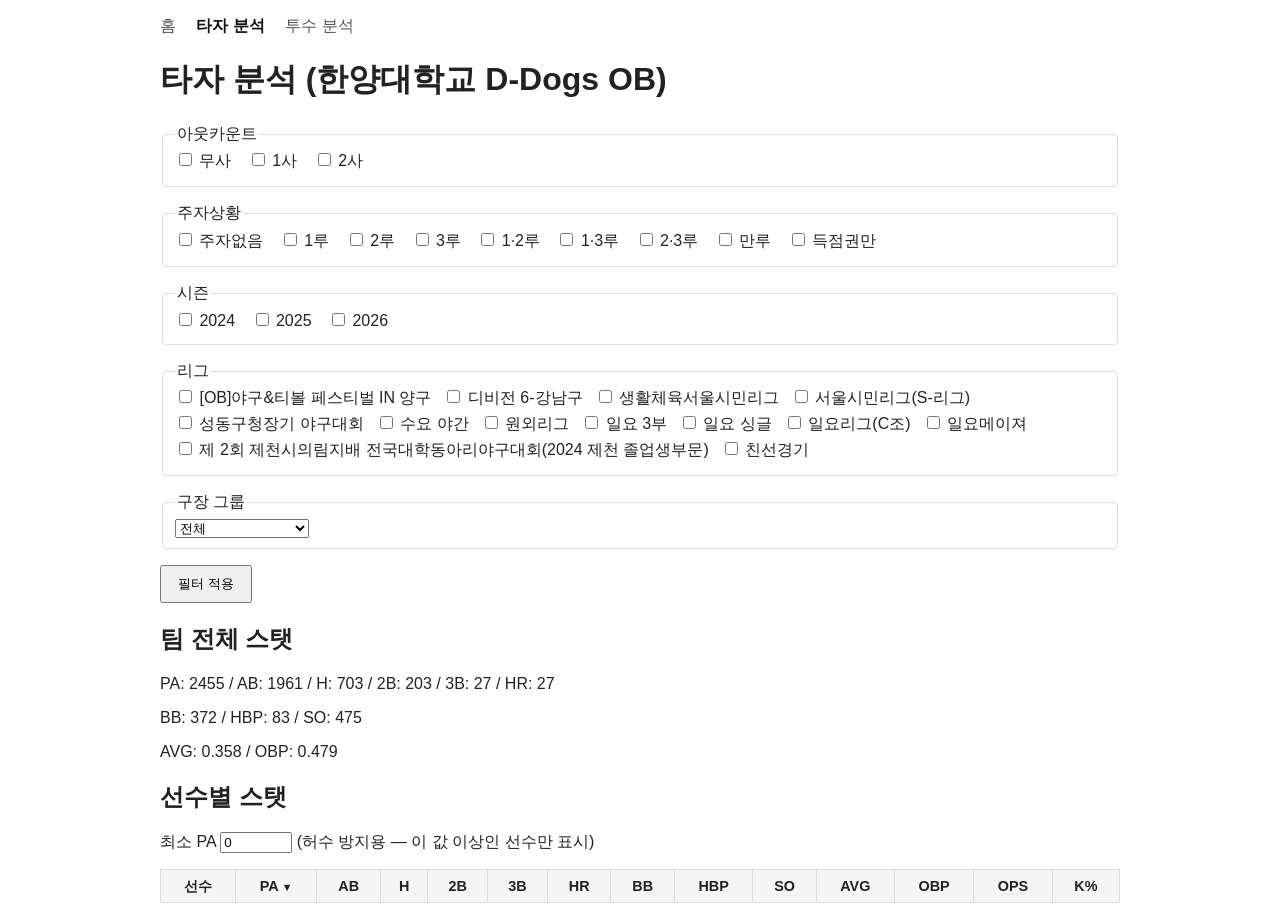
==== docs/batter.html @ 03a0881b "feat: add clickable column sort (asc/desc) to batter/pitcher tables Task 19, requested mid-session b" ====
<!DOCTYPE html>
<html lang="ko">
<head>
  <meta charset="UTF-8" />
  <meta name="viewport" content="width=device-width, initial-scale=1.0" />
  <title>타자 분석 - D-Dogs OB</title>
  <link rel="stylesheet" href="css/style.css" />
</head>
<body>
  <nav>
    <a href="index.html">홈</a>
    <a href="batter.html" class="active">타자 분석</a>
    <a href="pitcher.html">투수 분석</a>
  </nav>
  <h1>타자 분석 (한양대학교 D-Dogs OB)</h1>

  <form id="filterForm">
    <fieldset>
      <legend>아웃카운트</legend>
      <label><input type="checkbox" name="outs" value="0" /> 무사</label>
      <label><input type="checkbox" name="outs" value="1" /> 1사</label>
      <label><input type="checkbox" name="outs" value="2" /> 2사</label>
    </fieldset>

    <fieldset>
      <legend>주자상황</legend>
      <label><input type="checkbox" name="runnerState" value="empty" /> 주자없음</label>
      <label><input type="checkbox" name="runnerState" value="1" /> 1루</label>
      <label><input type="checkbox" name="runnerState" value="2" /> 2루</label>
      <label><input type="checkbox" name="runnerState" value="3" /> 3루</label>
      <label><input type="checkbox" name="runnerState" value="12" /> 1·2루</label>
      <label><input type="checkbox" name="runnerState" value="13" /> 1·3루</label>
      <label><input type="checkbox" name="runnerState" value="23" /> 2·3루</label>
      <label><input type="checkbox" name="runnerState" value="123" /> 만루</label>
      <label><input type="checkbox" name="rispOnly" /> 득점권만</label>
    </fieldset>

    <fieldset>
      <legend>시즌</legend>
      <label><input type="checkbox" name="season" value="2024" /> 2024</label>
      <label><input type="checkbox" name="season" value="2025" /> 2025</label>
      <label><input type="checkbox" name="season" value="2026" /> 2026</label>
    </fieldset>

    <fieldset>
      <legend>리그</legend>
      <div id="leagueCheckboxes"></div>
    </fieldset>

    <fieldset>
      <legend>구장 그룹</legend>
      <select name="venueGroup" id="venueGroupSelect">
        <option value="">전체</option>
      </select>
    </fieldset>

    <button type="submit">필터 적용</button>
  </form>

  <h2>팀 전체 스탯</h2>
  <div id="teamStats"></div>

  <h2>선수별 스탯</h2>
  <p>
    <label for="minPaInput">최소 PA</label>
    <input type="number" id="minPaInput" min="0" step="1" value="0" style="width: 4rem;" />
    <span>(허수 방지용 — 이 값 이상인 선수만 표시)</span>
  </p>
  <table id="playerStatsTable">
    <thead>
      <tr>
        <th data-sort-key="name">선수</th>
        <th data-sort-key="PA">PA</th>
        <th data-sort-key="AB">AB</th>
        <th data-sort-key="H">H</th>
        <th data-sort-key="2B">2B</th>
        <th data-sort-key="3B">3B</th>
        <th data-sort-key="HR">HR</th>
        <th data-sort-key="BB">BB</th>
        <th data-sort-key="HBP">HBP</th>
        <th data-sort-key="SO">SO</th>
        <th data-sort-key="AVG">AVG</th>
        <th data-sort-key="OBP">OBP</th>
        <th data-sort-key="OPS">OPS</th>
        <th data-sort-key="K_RATE">K%</th>
      </tr>
    </thead>
    <tbody></tbody>
  </table>

  <script type="module">
    import { buildFilterState, matchesFilter } from "./js/filters.js";
    import { loadJSON } from "./js/data-loader.js";
    import { computeBatterStats, groupByPlayer } from "./js/batter-page.js";
    import { sortEntries, nextSortState } from "./js/table-sort.js";

    let allRecords = [];
    let sortState = { key: "PA", direction: "desc" };

    function renderTeamStats(stats) {
      const el = document.getElementById("teamStats");
      el.innerHTML = `
        <p>PA: ${stats.PA} / AB: ${stats.AB} / H: ${stats.H} / 2B: ${stats["2B"]} / 3B: ${stats["3B"]} / HR: ${stats.HR}</p>
        <p>BB: ${stats.BB} / HBP: ${stats.HBP} / SO: ${stats.SO}</p>
        <p>AVG: ${stats.AVG.toFixed(3)} / OBP: ${stats.OBP.toFixed(3)}</p>
      `;
    }

    function updateSortIndicators() {
      const headers = document.querySelectorAll("#playerStatsTable th[data-sort-key]");
      for (const th of headers) {
        th.classList.remove("sorted-asc", "sorted-desc");
        if (th.dataset.sortKey === sortState.key) {
          th.classList.add(sortState.direction === "asc" ? "sorted-asc" : "sorted-desc");
        }
      }
    }

    function renderPlayerTable(byPlayer, minPa) {
      const tbody = document.querySelector("#playerStatsTable tbody");
      tbody.innerHTML = "";
      const filtered = Array.from(byPlayer.entries()).filter(([, stats]) => stats.PA >= minPa);
      const sorted = sortEntries(filtered, sortState.key, sortState.direction);
      updateSortIndicators();
      for (const [name, stats] of sorted) {
        const tr = document.createElement("tr");
        tr.innerHTML = `
          <td>${name}</td><td>${stats.PA}</td><td>${stats.AB}</td><td>${stats.H}</td>
          <td>${stats["2B"]}</td><td>${stats["3B"]}</td><td>${stats.HR}</td>
          <td>${stats.BB}</td><td>${stats.HBP}</td><td>${stats.SO}</td>
          <td>${stats.AVG.toFixed(3)}</td><td>${stats.OBP.toFixed(3)}</td>
          <td>${stats.OPS.toFixed(3)}</td><td>${(stats.K_RATE * 100).toFixed(1)}%</td>
        `;
        tbody.appendChild(tr);
      }
    }

    function populateLeagueCheckboxes(records) {
      const leagues = Array.from(new Set(records.map((r) => r.league))).sort();
      const container = document.getElementById("leagueCheckboxes");
      container.innerHTML = leagues
        .map((l) => `<label><input type="checkbox" name="league" value="${l}" /> ${l}</label>`)
        .join("");
    }

    function populateVenueGroups(records) {
      const venues = Array.from(new Set(records.map((r) => r.venue.replace(/\s+/g, "")))).sort();
      const select = document.getElementById("venueGroupSelect");
      for (const v of venues) {
        const option = document.createElement("option");
        option.value = JSON.stringify([v]);
        option.textContent = v;
        select.appendChild(option);
      }
    }

    function applyFilterAndRender() {
      const form = document.getElementById("filterForm");
      const filterState = buildFilterState(form);
      const filtered = allRecords.filter((r) => matchesFilter(r, filterState));
      const minPa = parseInt(document.getElementById("minPaInput").value, 10) || 0;
      renderTeamStats(computeBatterStats(filtered));
      renderPlayerTable(groupByPlayer(filtered), minPa);
    }

    async function init() {
      allRecords = await loadJSON("data_batter.json");
      populateLeagueCheckboxes(allRecords);
      populateVenueGroups(allRecords);
      applyFilterAndRender();

      document.getElementById("filterForm").addEventListener("submit", (e) => {
        e.preventDefault();
        applyFilterAndRender();
      });
      document.getElementById("minPaInput").addEventListener("input", applyFilterAndRender);

      document.querySelectorAll("#playerStatsTable th[data-sort-key]").forEach((th) => {
        th.addEventListener("click", () => {
          sortState = nextSortState(sortState, th.dataset.sortKey);
          applyFilterAndRender();
        });
      });
    }

    init();
  </script>
</body>
</html>
---- docs/css/style.css ----
body {
  font-family: -apple-system, "Malgun Gothic", sans-serif;
  max-width: 960px;
  margin: 0 auto;
  padding: 1rem;
  color: #222;
}

nav a {
  margin-right: 1rem;
  text-decoration: none;
  color: #555;
}

nav a.active {
  font-weight: bold;
  color: #111;
}

fieldset {
  margin-bottom: 1rem;
  border: 1px solid #ddd;
  border-radius: 4px;
}

fieldset label {
  display: inline-block;
  margin-right: 0.75rem;
  margin-bottom: 0.25rem;
}

table {
  border-collapse: collapse;
  width: 100%;
  margin-top: 1rem;
}

th, td {
  border: 1px solid #ddd;
  padding: 0.4rem 0.6rem;
  text-align: center;
  font-size: 0.9rem;
}

thead th {
  background: #f5f5f5;
}

th[data-sort-key] {
  cursor: pointer;
  user-select: none;
  position: relative;
}

th[data-sort-key]:hover {
  background: #e8e8e8;
}

th[data-sort-key].sorted-asc::after {
  content: " ▲";
  font-size: 0.75em;
}

th[data-sort-key].sorted-desc::after {
  content: " ▼";
  font-size: 0.75em;
}

button[type="submit"] {
  padding: 0.5rem 1rem;
  cursor: pointer;
}
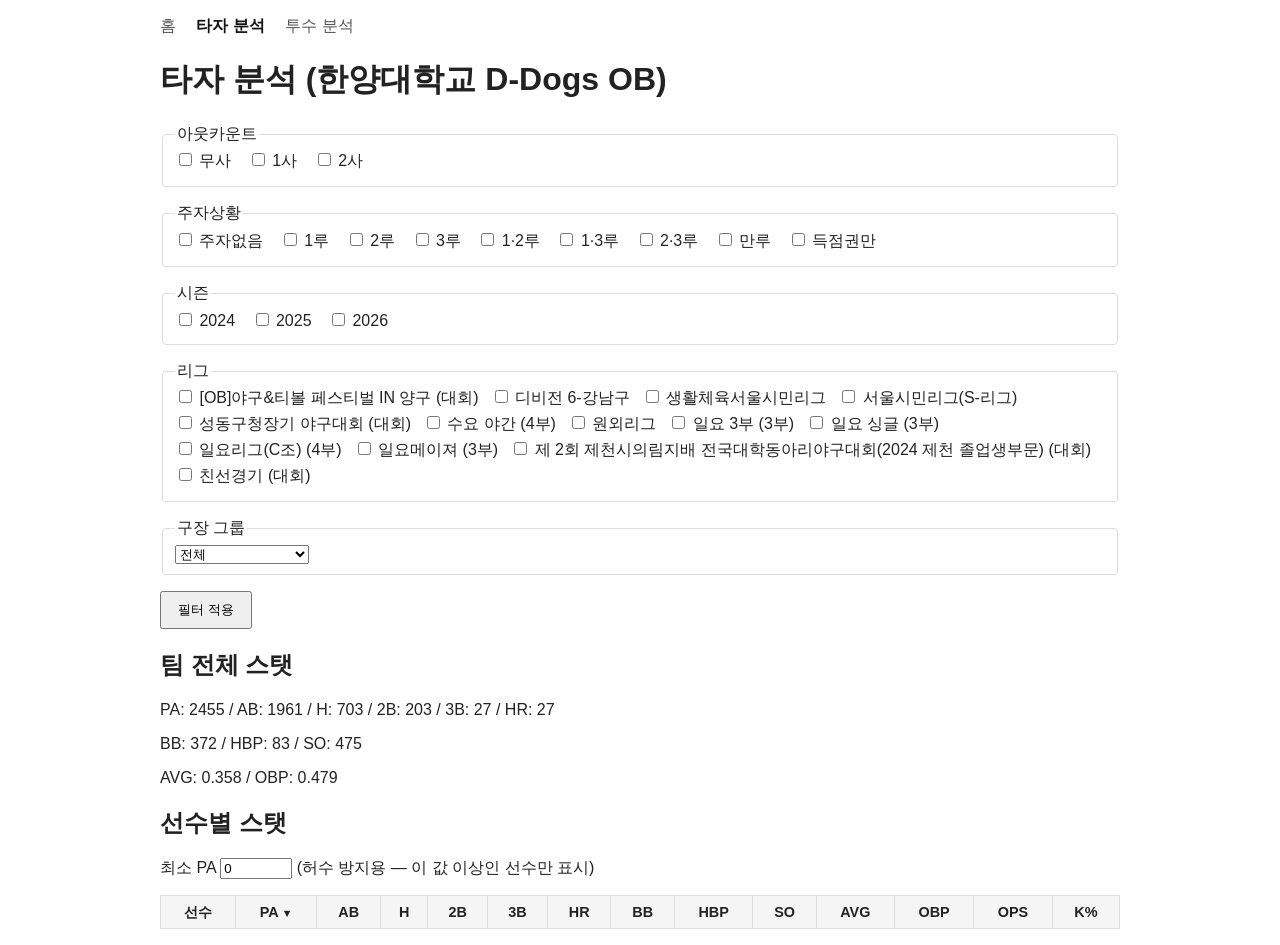
==== commit 862e0ee1: "feat: show league division tags and classify tournaments separately Task 18, requested mid-session b" ====
--- a/docs/batter.html
+++ b/docs/batter.html
@@ -93,6 +93,7 @@
     import { loadJSON } from "./js/data-loader.js";
     import { computeBatterStats, groupByPlayer } from "./js/batter-page.js";
     import { sortEntries, nextSortState } from "./js/table-sort.js";
+    import { leagueCheckboxLabel } from "./js/league-label.js";
 
     let allRecords = [];
     let sortState = { key: "PA", direction: "desc" };
@@ -139,7 +140,7 @@
       const leagues = Array.from(new Set(records.map((r) => r.league))).sort();
       const container = document.getElementById("leagueCheckboxes");
       container.innerHTML = leagues
-        .map((l) => `<label><input type="checkbox" name="league" value="${l}" /> ${l}</label>`)
+        .map((l) => `<label><input type="checkbox" name="league" value="${l}" /> ${leagueCheckboxLabel(l)}</label>`)
         .join("");
     }
 
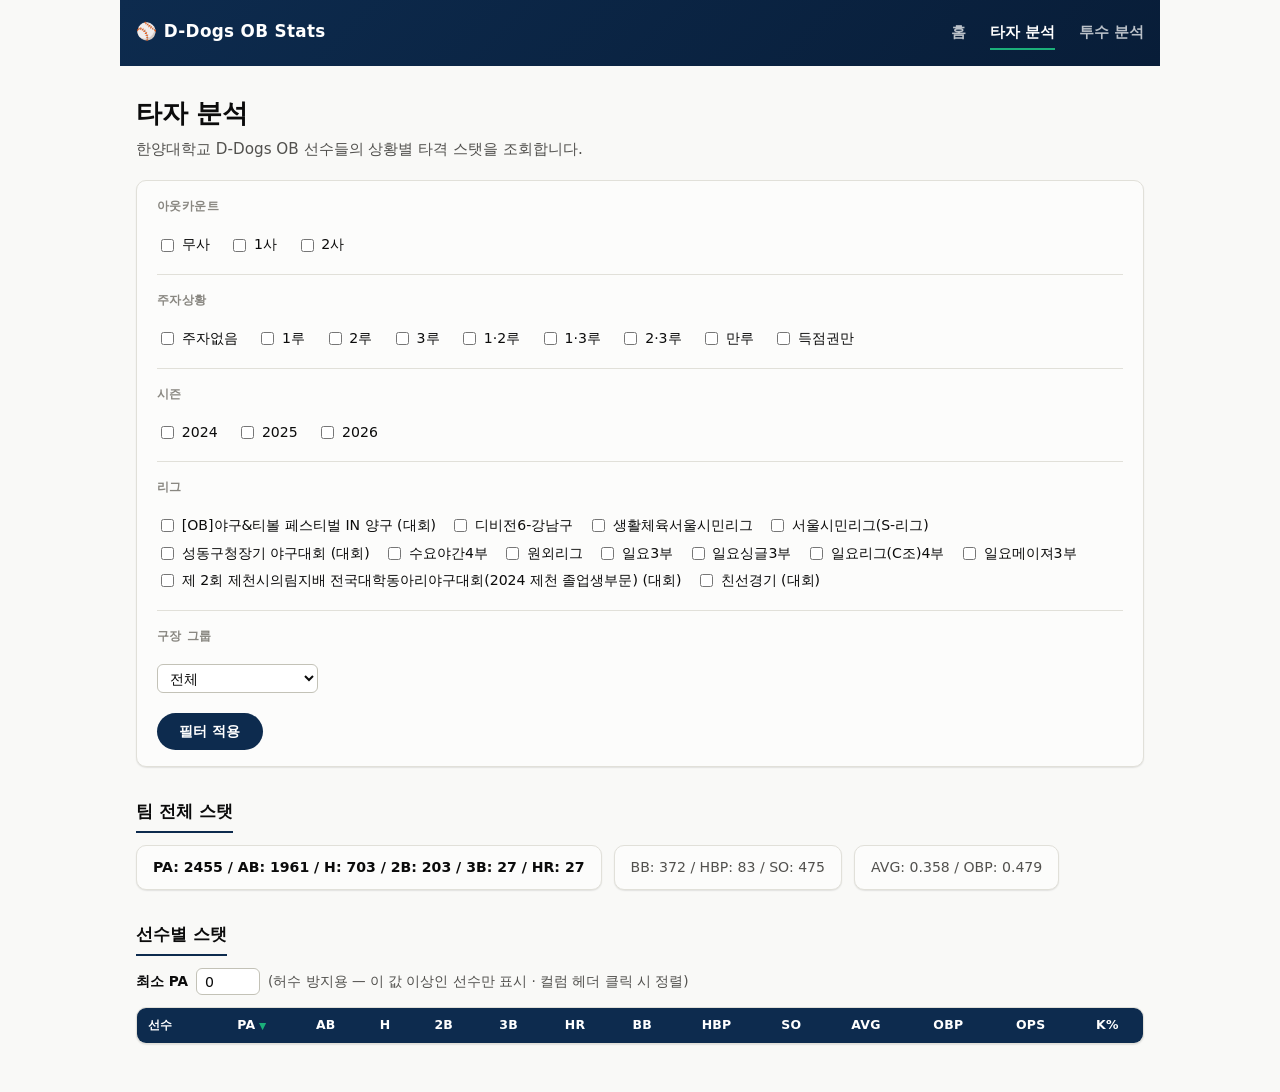
==== commit 776bb26b: "feat: redesign UI as a baseball stats site; fix duplicate division tag Task 20, requested mid-sessio" ====
--- a/docs/batter.html
+++ b/docs/batter.html
@@ -7,12 +7,19 @@
   <link rel="stylesheet" href="css/style.css" />
 </head>
 <body>
-  <nav>
-    <a href="index.html">홈</a>
-    <a href="batter.html" class="active">타자 분석</a>
-    <a href="pitcher.html">투수 분석</a>
-  </nav>
-  <h1>타자 분석 (한양대학교 D-Dogs OB)</h1>
+  <header class="site-header">
+    <nav>
+      <a href="index.html" class="brand">D-Dogs OB Stats</a>
+      <a href="index.html">홈</a>
+      <a href="batter.html" class="active">타자 분석</a>
+      <a href="pitcher.html">투수 분석</a>
+    </nav>
+  </header>
+
+  <section class="hero">
+    <h1>타자 분석</h1>
+    <p class="lede">한양대학교 D-Dogs OB 선수들의 상황별 타격 스탯을 조회합니다.</p>
+  </section>
 
   <form id="filterForm">
     <fieldset>
@@ -61,32 +68,34 @@
   <div id="teamStats"></div>
 
   <h2>선수별 스탯</h2>
-  <p>
+  <div class="stat-controls">
     <label for="minPaInput">최소 PA</label>
     <input type="number" id="minPaInput" min="0" step="1" value="0" style="width: 4rem;" />
-    <span>(허수 방지용 — 이 값 이상인 선수만 표시)</span>
-  </p>
-  <table id="playerStatsTable">
-    <thead>
-      <tr>
-        <th data-sort-key="name">선수</th>
-        <th data-sort-key="PA">PA</th>
-        <th data-sort-key="AB">AB</th>
-        <th data-sort-key="H">H</th>
-        <th data-sort-key="2B">2B</th>
-        <th data-sort-key="3B">3B</th>
-        <th data-sort-key="HR">HR</th>
-        <th data-sort-key="BB">BB</th>
-        <th data-sort-key="HBP">HBP</th>
-        <th data-sort-key="SO">SO</th>
-        <th data-sort-key="AVG">AVG</th>
-        <th data-sort-key="OBP">OBP</th>
-        <th data-sort-key="OPS">OPS</th>
-        <th data-sort-key="K_RATE">K%</th>
-      </tr>
-    </thead>
-    <tbody></tbody>
-  </table>
+    <span>(허수 방지용 — 이 값 이상인 선수만 표시 · 컬럼 헤더 클릭 시 정렬)</span>
+  </div>
+  <div class="table-wrap">
+    <table id="playerStatsTable">
+      <thead>
+        <tr>
+          <th data-sort-key="name">선수</th>
+          <th data-sort-key="PA">PA</th>
+          <th data-sort-key="AB">AB</th>
+          <th data-sort-key="H">H</th>
+          <th data-sort-key="2B">2B</th>
+          <th data-sort-key="3B">3B</th>
+          <th data-sort-key="HR">HR</th>
+          <th data-sort-key="BB">BB</th>
+          <th data-sort-key="HBP">HBP</th>
+          <th data-sort-key="SO">SO</th>
+          <th data-sort-key="AVG">AVG</th>
+          <th data-sort-key="OBP">OBP</th>
+          <th data-sort-key="OPS">OPS</th>
+          <th data-sort-key="K_RATE">K%</th>
+        </tr>
+      </thead>
+      <tbody></tbody>
+    </table>
+  </div>
 
   <script type="module">
     import { buildFilterState, matchesFilter } from "./js/filters.js";
--- a/docs/css/style.css
+++ b/docs/css/style.css
@@ -1,49 +1,284 @@
+:root {
+  color-scheme: light;
+  --surface-page: #f9f9f7;
+  --surface-card: #fcfcfb;
+  --text-primary: #0b0b0b;
+  --text-secondary: #52514e;
+  --text-muted: #898781;
+  --border-hairline: #e1e0d9;
+  --border-strong: #c3c2b7;
+  --brand-navy: #0d2b4e;
+  --brand-navy-dark: #081d38;
+  --brand-green: #1baf7a;
+  --brand-orange: #eb6834;
+  --accent-blue: #2a78d6;
+  --shadow-card: 0 1px 2px rgba(11, 11, 11, 0.06), 0 1px 1px rgba(11, 11, 11, 0.04);
+}
+
+* {
+  box-sizing: border-box;
+}
+
 body {
-  font-family: -apple-system, "Malgun Gothic", sans-serif;
-  max-width: 960px;
+  font-family: system-ui, -apple-system, "Segoe UI", "Malgun Gothic", sans-serif;
+  max-width: 1040px;
   margin: 0 auto;
-  padding: 1rem;
-  color: #222;
+  padding: 0 1rem 3rem;
+  color: var(--text-primary);
+  background: var(--surface-page);
+  line-height: 1.5;
+}
+
+/* ---- top bar / nav ---- */
+
+.site-header {
+  margin: 0 -1rem;
+  background: linear-gradient(135deg, var(--brand-navy) 0%, var(--brand-navy-dark) 100%);
+  color: #fff;
+  padding: 0.9rem 1rem;
+}
+
+.site-header nav {
+  max-width: 1040px;
+  margin: 0 auto;
+  display: flex;
+  align-items: center;
+  gap: 1.5rem;
+}
+
+.site-header .brand {
+  font-weight: 800;
+  font-size: 1.05rem;
+  letter-spacing: 0.02em;
+  color: #fff;
+  text-decoration: none;
+  margin-right: auto;
+  display: flex;
+  align-items: center;
+  gap: 0.4rem;
+}
+
+.site-header .brand::before {
+  content: "⚾";
 }
 
 nav a {
-  margin-right: 1rem;
   text-decoration: none;
-  color: #555;
+  color: rgba(255, 255, 255, 0.72);
+  font-weight: 600;
+  font-size: 0.92rem;
+  padding: 0.3rem 0;
+  border-bottom: 2px solid transparent;
+}
+
+nav a:hover {
+  color: #fff;
 }
 
 nav a.active {
-  font-weight: bold;
-  color: #111;
+  color: #fff;
+  border-bottom-color: var(--brand-green);
+}
+
+/* ---- hero / page heading ---- */
+
+.hero {
+  padding: 1.75rem 0 1.25rem;
+}
+
+h1 {
+  font-size: 1.6rem;
+  font-weight: 800;
+  margin: 0 0 0.35rem;
+  letter-spacing: -0.01em;
+}
+
+.hero p,
+.lede {
+  color: var(--text-secondary);
+  font-size: 0.95rem;
+  max-width: 640px;
+  margin: 0;
+}
+
+h2 {
+  font-size: 1.05rem;
+  font-weight: 700;
+  margin: 2rem 0 0.75rem;
+  padding-bottom: 0.4rem;
+  border-bottom: 2px solid var(--brand-navy);
+  display: inline-block;
+}
+
+/* ---- filter card ---- */
+
+form#filterForm {
+  background: var(--surface-card);
+  border: 1px solid var(--border-hairline);
+  border-radius: 10px;
+  padding: 1rem 1.25rem;
+  box-shadow: var(--shadow-card);
 }
 
 fieldset {
-  margin-bottom: 1rem;
-  border: 1px solid #ddd;
-  border-radius: 4px;
+  margin: 0 0 1rem;
+  padding: 0.75rem 0;
+  border: none;
+  border-bottom: 1px solid var(--border-hairline);
+}
+
+fieldset:last-of-type {
+  border-bottom: none;
+  margin-bottom: 0.5rem;
+}
+
+legend {
+  font-size: 0.78rem;
+  font-weight: 700;
+  color: var(--text-muted);
+  text-transform: uppercase;
+  letter-spacing: 0.04em;
+  padding: 0 0 0.4rem;
 }
 
 fieldset label {
-  display: inline-block;
-  margin-right: 0.75rem;
-  margin-bottom: 0.25rem;
+  display: inline-flex;
+  align-items: center;
+  gap: 0.3rem;
+  margin: 0 0.9rem 0.4rem 0;
+  font-size: 0.88rem;
+  color: var(--text-primary);
+  cursor: pointer;
+}
+
+fieldset input[type="checkbox"] {
+  accent-color: var(--brand-navy);
+  cursor: pointer;
+}
+
+select,
+input[type="number"] {
+  font-family: inherit;
+  font-size: 0.88rem;
+  padding: 0.3rem 0.5rem;
+  border: 1px solid var(--border-strong);
+  border-radius: 6px;
+  background: #fff;
+  color: var(--text-primary);
+}
+
+button[type="submit"] {
+  font-family: inherit;
+  font-weight: 700;
+  font-size: 0.9rem;
+  padding: 0.55rem 1.4rem;
+  border: none;
+  border-radius: 999px;
+  background: var(--brand-navy);
+  color: #fff;
+  cursor: pointer;
+  transition: background 0.15s ease;
+}
+
+button[type="submit"]:hover {
+  background: var(--brand-navy-dark);
+}
+
+/* ---- team stat summary ---- */
+
+#teamStats {
+  display: flex;
+  flex-wrap: wrap;
+  gap: 0.75rem;
+}
+
+#teamStats p {
+  margin: 0;
+  background: var(--surface-card);
+  border: 1px solid var(--border-hairline);
+  border-radius: 10px;
+  padding: 0.7rem 1rem;
+  box-shadow: var(--shadow-card);
+  font-size: 0.88rem;
+  font-variant-numeric: tabular-nums;
+  color: var(--text-secondary);
+}
+
+#teamStats p:first-of-type {
+  font-weight: 700;
+  color: var(--text-primary);
+}
+
+/* ---- min-PA / min-BF control row ---- */
+
+.stat-controls {
+  display: flex;
+  align-items: center;
+  gap: 0.5rem;
+  font-size: 0.85rem;
+  color: var(--text-secondary);
+  margin: 0 0 0.75rem;
+}
+
+.stat-controls label {
+  font-weight: 600;
+  color: var(--text-primary);
+}
+
+/* ---- data tables ---- */
+
+.table-wrap {
+  background: var(--surface-card);
+  border: 1px solid var(--border-hairline);
+  border-radius: 10px;
+  box-shadow: var(--shadow-card);
+  overflow-x: auto;
 }
 
 table {
   border-collapse: collapse;
   width: 100%;
-  margin-top: 1rem;
-}
-
-th, td {
-  border: 1px solid #ddd;
-  padding: 0.4rem 0.6rem;
+  margin: 0;
+  font-variant-numeric: tabular-nums;
+}
+
+th,
+td {
+  padding: 0.5rem 0.7rem;
   text-align: center;
-  font-size: 0.9rem;
+  font-size: 0.86rem;
+  white-space: nowrap;
+}
+
+td:first-child,
+th:first-child {
+  text-align: left;
+  white-space: nowrap;
 }
 
 thead th {
-  background: #f5f5f5;
+  background: var(--brand-navy);
+  color: #fff;
+  font-weight: 700;
+  font-size: 0.78rem;
+  letter-spacing: 0.02em;
+  border-bottom: none;
+}
+
+tbody tr {
+  border-bottom: 1px solid var(--border-hairline);
+}
+
+tbody tr:last-child {
+  border-bottom: none;
+}
+
+tbody tr:nth-child(even) {
+  background: rgba(13, 43, 78, 0.03);
+}
+
+tbody tr:hover {
+  background: rgba(27, 175, 122, 0.08);
 }
 
 th[data-sort-key] {
@@ -53,20 +288,63 @@
 }
 
 th[data-sort-key]:hover {
-  background: #e8e8e8;
+  background: var(--brand-navy-dark);
 }
 
 th[data-sort-key].sorted-asc::after {
   content: " ▲";
   font-size: 0.75em;
+  color: var(--brand-green);
 }
 
 th[data-sort-key].sorted-desc::after {
   content: " ▼";
   font-size: 0.75em;
-}
-
-button[type="submit"] {
-  padding: 0.5rem 1rem;
-  cursor: pointer;
-}
+  color: var(--brand-green);
+}
+
+/* ---- homepage cards ---- */
+
+.card-grid {
+  display: grid;
+  grid-template-columns: repeat(auto-fit, minmax(240px, 1fr));
+  gap: 1rem;
+  margin-top: 1.5rem;
+}
+
+.card-grid a.card {
+  display: block;
+  background: var(--surface-card);
+  border: 1px solid var(--border-hairline);
+  border-radius: 10px;
+  padding: 1.25rem;
+  box-shadow: var(--shadow-card);
+  text-decoration: none;
+  color: var(--text-primary);
+  transition: transform 0.12s ease, box-shadow 0.12s ease;
+}
+
+.card-grid a.card:hover {
+  transform: translateY(-2px);
+  box-shadow: 0 4px 10px rgba(11, 11, 11, 0.08);
+}
+
+.card-grid .card-title {
+  font-weight: 800;
+  font-size: 1.05rem;
+  margin-bottom: 0.4rem;
+  color: var(--brand-navy);
+}
+
+.card-grid .card-desc {
+  font-size: 0.86rem;
+  color: var(--text-secondary);
+}
+
+footer.site-footer {
+  margin-top: 3rem;
+  padding-top: 1rem;
+  border-top: 1px solid var(--border-hairline);
+  font-size: 0.78rem;
+  color: var(--text-muted);
+}
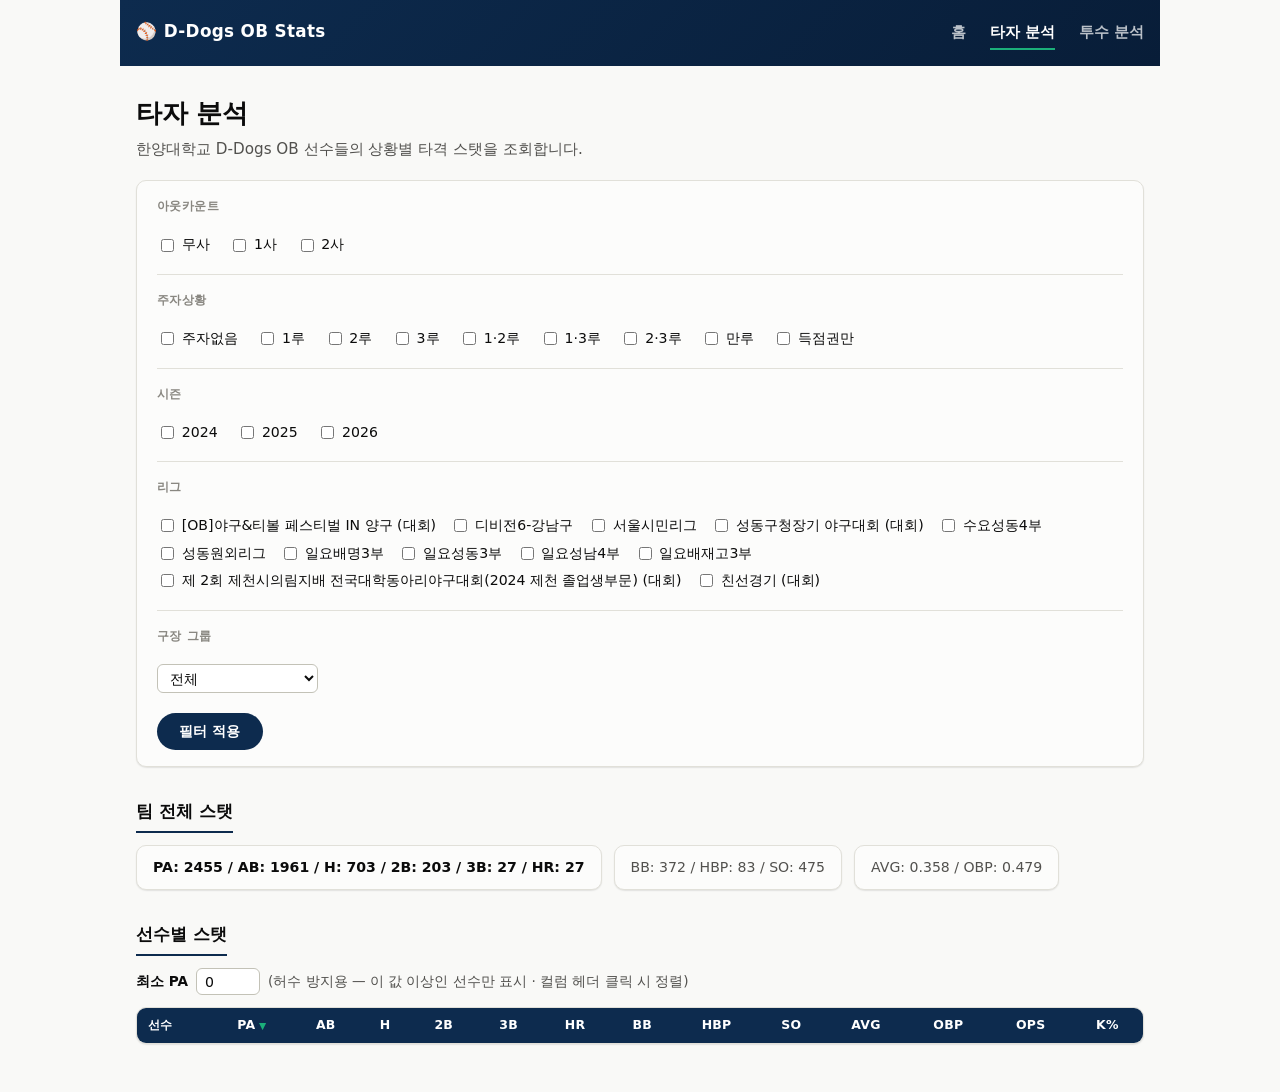
==== commit 0aff31b7: "feat: merge same league under different season names into one checkbox Feedback: "생활체육서울시민리그" (2024)" ====
--- a/docs/batter.html
+++ b/docs/batter.html
@@ -102,7 +102,7 @@
     import { loadJSON } from "./js/data-loader.js";
     import { computeBatterStats, groupByPlayer } from "./js/batter-page.js";
     import { sortEntries, nextSortState } from "./js/table-sort.js";
-    import { leagueCheckboxLabel } from "./js/league-label.js";
+    import { groupLeaguesForCheckboxes } from "./js/league-label.js";
 
     let allRecords = [];
     let sortState = { key: "PA", direction: "desc" };
@@ -147,10 +147,19 @@
 
     function populateLeagueCheckboxes(records) {
       const leagues = Array.from(new Set(records.map((r) => r.league))).sort();
+      const groups = groupLeaguesForCheckboxes(leagues);
       const container = document.getElementById("leagueCheckboxes");
-      container.innerHTML = leagues
-        .map((l) => `<label><input type="checkbox" name="league" value="${l}" /> ${leagueCheckboxLabel(l)}</label>`)
-        .join("");
+      container.innerHTML = "";
+      for (const group of groups) {
+        const label = document.createElement("label");
+        const input = document.createElement("input");
+        input.type = "checkbox";
+        input.name = "league";
+        input.value = JSON.stringify(group.members);
+        label.appendChild(input);
+        label.appendChild(document.createTextNode(` ${group.label}`));
+        container.appendChild(label);
+      }
     }
 
     function populateVenueGroups(records) {
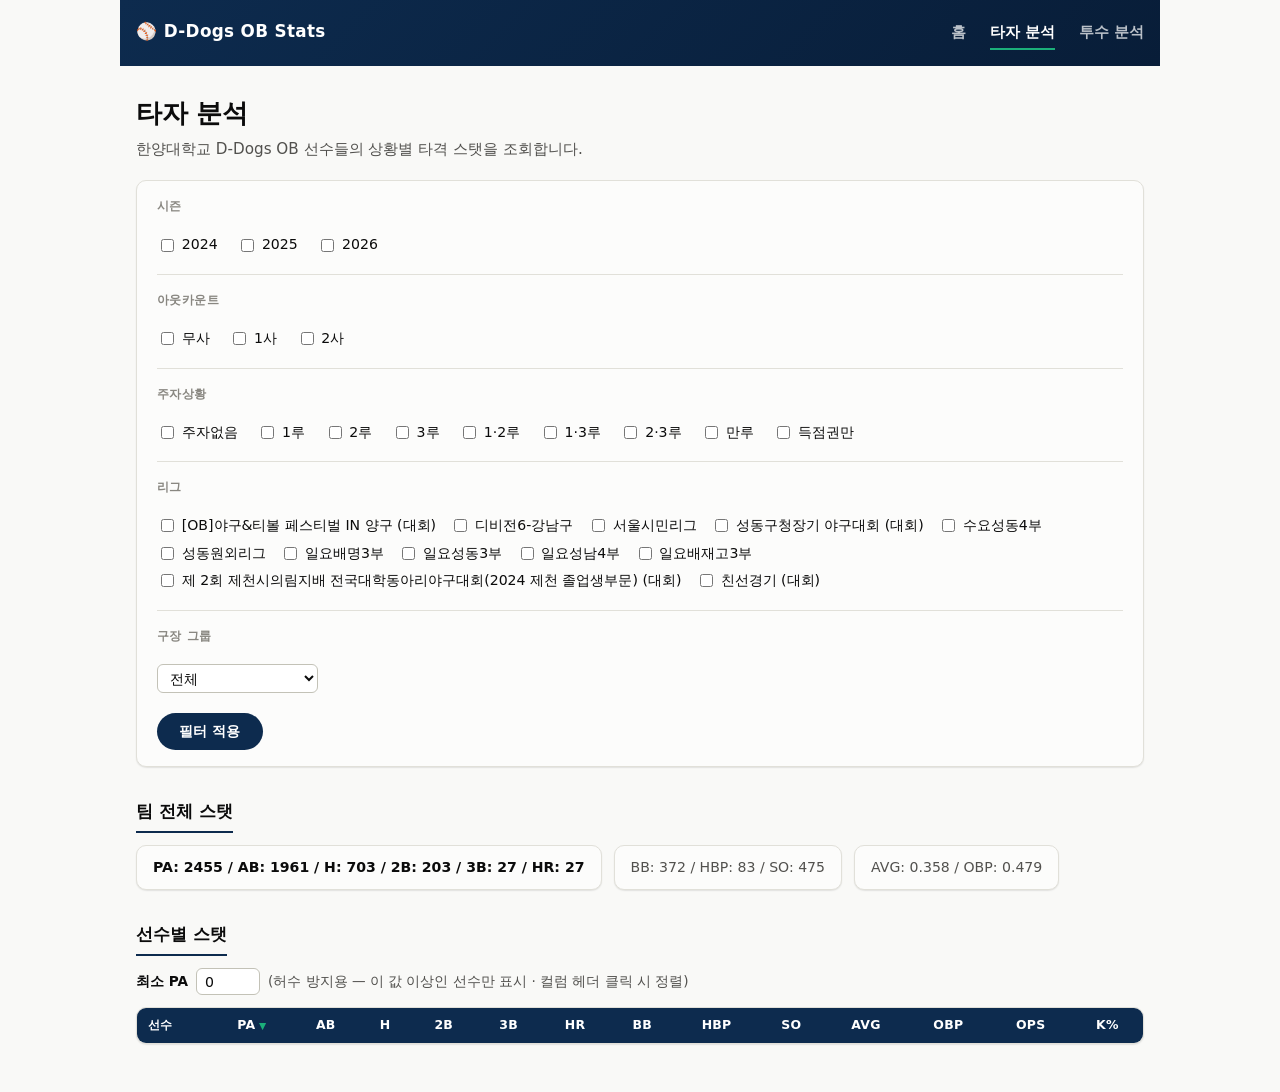
==== commit 8c56a7bb: "feat: move season filter to the top of the filter form Season is the most commonly-changed filter, s" ====
--- a/docs/batter.html
+++ b/docs/batter.html
@@ -23,6 +23,13 @@
 
   <form id="filterForm">
     <fieldset>
+      <legend>시즌</legend>
+      <label><input type="checkbox" name="season" value="2024" /> 2024</label>
+      <label><input type="checkbox" name="season" value="2025" /> 2025</label>
+      <label><input type="checkbox" name="season" value="2026" /> 2026</label>
+    </fieldset>
+
+    <fieldset>
       <legend>아웃카운트</legend>
       <label><input type="checkbox" name="outs" value="0" /> 무사</label>
       <label><input type="checkbox" name="outs" value="1" /> 1사</label>
@@ -40,13 +47,6 @@
       <label><input type="checkbox" name="runnerState" value="23" /> 2·3루</label>
       <label><input type="checkbox" name="runnerState" value="123" /> 만루</label>
       <label><input type="checkbox" name="rispOnly" /> 득점권만</label>
-    </fieldset>
-
-    <fieldset>
-      <legend>시즌</legend>
-      <label><input type="checkbox" name="season" value="2024" /> 2024</label>
-      <label><input type="checkbox" name="season" value="2025" /> 2025</label>
-      <label><input type="checkbox" name="season" value="2026" /> 2026</label>
     </fieldset>
 
     <fieldset>
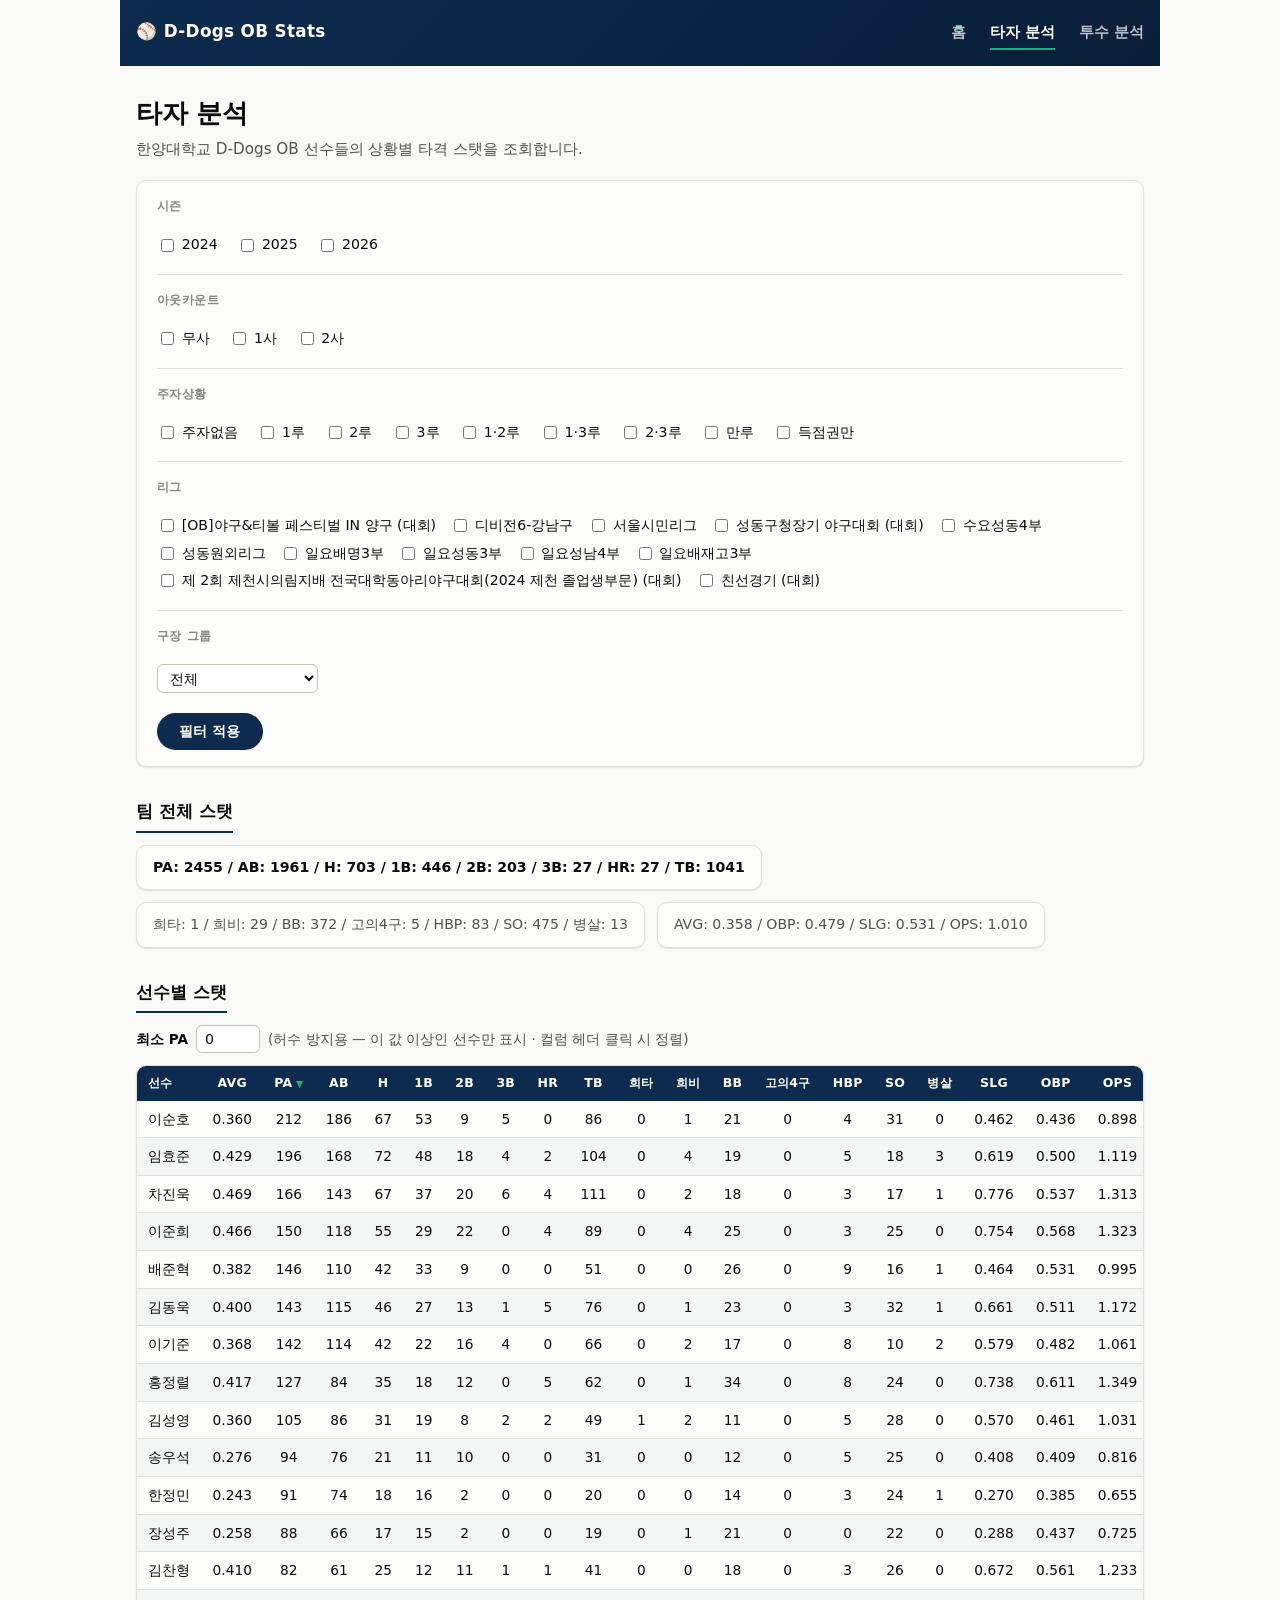
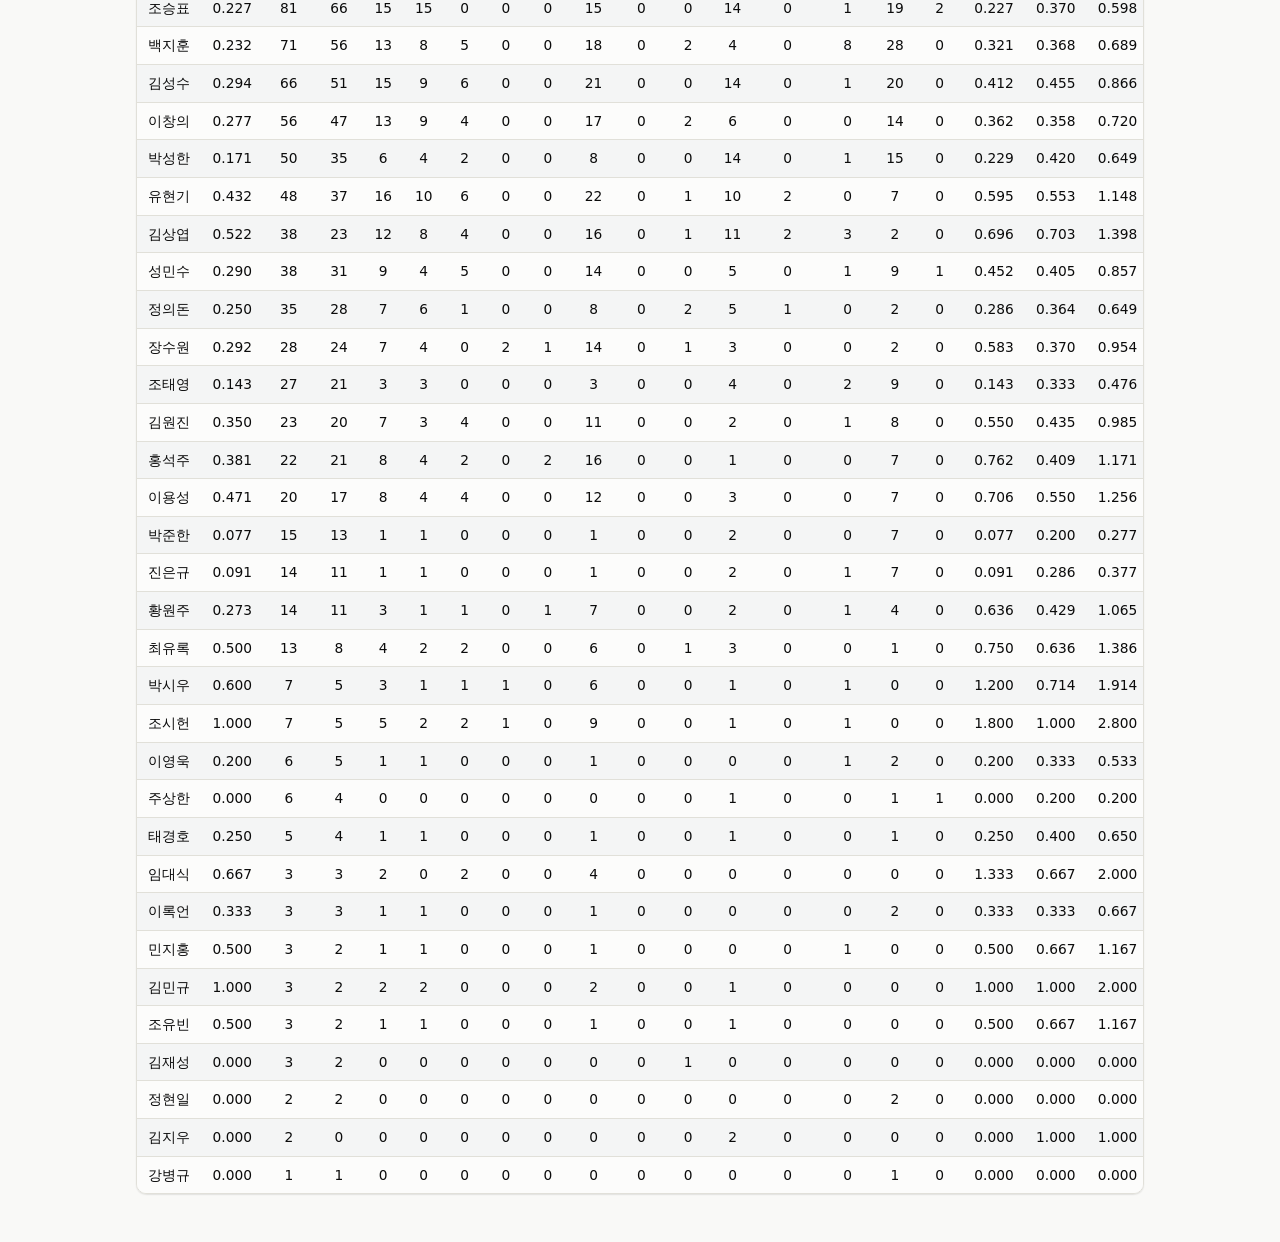
==== commit 1386355d: "feat: add ranking-page stats (SAC, SF, IBB, GIDP, WP, BK, TB, SLG, BB/K) Match column order to gameo" ====
--- a/docs/batter.html
+++ b/docs/batter.html
@@ -78,18 +78,27 @@
       <thead>
         <tr>
           <th data-sort-key="name">선수</th>
+          <th data-sort-key="AVG">AVG</th>
           <th data-sort-key="PA">PA</th>
           <th data-sort-key="AB">AB</th>
           <th data-sort-key="H">H</th>
+          <th data-sort-key="1B">1B</th>
           <th data-sort-key="2B">2B</th>
           <th data-sort-key="3B">3B</th>
           <th data-sort-key="HR">HR</th>
+          <th data-sort-key="TB">TB</th>
+          <th data-sort-key="SAC">희타</th>
+          <th data-sort-key="SF">희비</th>
           <th data-sort-key="BB">BB</th>
+          <th data-sort-key="IBB">고의4구</th>
           <th data-sort-key="HBP">HBP</th>
           <th data-sort-key="SO">SO</th>
-          <th data-sort-key="AVG">AVG</th>
+          <th data-sort-key="GIDP">병살</th>
+          <th data-sort-key="SLG">SLG</th>
           <th data-sort-key="OBP">OBP</th>
           <th data-sort-key="OPS">OPS</th>
+          <th data-sort-key="BB_K">BB/K</th>
+          <th data-sort-key="XBH_H">장타/안타</th>
           <th data-sort-key="K_RATE">K%</th>
         </tr>
       </thead>
@@ -110,9 +119,9 @@
     function renderTeamStats(stats) {
       const el = document.getElementById("teamStats");
       el.innerHTML = `
-        <p>PA: ${stats.PA} / AB: ${stats.AB} / H: ${stats.H} / 2B: ${stats["2B"]} / 3B: ${stats["3B"]} / HR: ${stats.HR}</p>
-        <p>BB: ${stats.BB} / HBP: ${stats.HBP} / SO: ${stats.SO}</p>
-        <p>AVG: ${stats.AVG.toFixed(3)} / OBP: ${stats.OBP.toFixed(3)}</p>
+        <p>PA: ${stats.PA} / AB: ${stats.AB} / H: ${stats.H} / 1B: ${stats["1B"]} / 2B: ${stats["2B"]} / 3B: ${stats["3B"]} / HR: ${stats.HR} / TB: ${stats.TB}</p>
+        <p>희타: ${stats.SAC} / 희비: ${stats.SF} / BB: ${stats.BB} / 고의4구: ${stats.IBB} / HBP: ${stats.HBP} / SO: ${stats.SO} / 병살: ${stats.GIDP}</p>
+        <p>AVG: ${stats.AVG.toFixed(3)} / OBP: ${stats.OBP.toFixed(3)} / SLG: ${stats.SLG.toFixed(3)} / OPS: ${stats.OPS.toFixed(3)}</p>
       `;
     }
 
@@ -135,11 +144,13 @@
       for (const [name, stats] of sorted) {
         const tr = document.createElement("tr");
         tr.innerHTML = `
-          <td>${name}</td><td>${stats.PA}</td><td>${stats.AB}</td><td>${stats.H}</td>
-          <td>${stats["2B"]}</td><td>${stats["3B"]}</td><td>${stats.HR}</td>
-          <td>${stats.BB}</td><td>${stats.HBP}</td><td>${stats.SO}</td>
-          <td>${stats.AVG.toFixed(3)}</td><td>${stats.OBP.toFixed(3)}</td>
-          <td>${stats.OPS.toFixed(3)}</td><td>${(stats.K_RATE * 100).toFixed(1)}%</td>
+          <td>${name}</td><td>${stats.AVG.toFixed(3)}</td><td>${stats.PA}</td><td>${stats.AB}</td><td>${stats.H}</td>
+          <td>${stats["1B"]}</td><td>${stats["2B"]}</td><td>${stats["3B"]}</td><td>${stats.HR}</td><td>${stats.TB}</td>
+          <td>${stats.SAC}</td><td>${stats.SF}</td>
+          <td>${stats.BB}</td><td>${stats.IBB}</td><td>${stats.HBP}</td><td>${stats.SO}</td><td>${stats.GIDP}</td>
+          <td>${stats.SLG.toFixed(3)}</td><td>${stats.OBP.toFixed(3)}</td>
+          <td>${stats.OPS.toFixed(3)}</td><td>${stats.BB_K.toFixed(2)}</td><td>${stats.XBH_H.toFixed(3)}</td>
+          <td>${(stats.K_RATE * 100).toFixed(1)}%</td>
         `;
         tbody.appendChild(tr);
       }
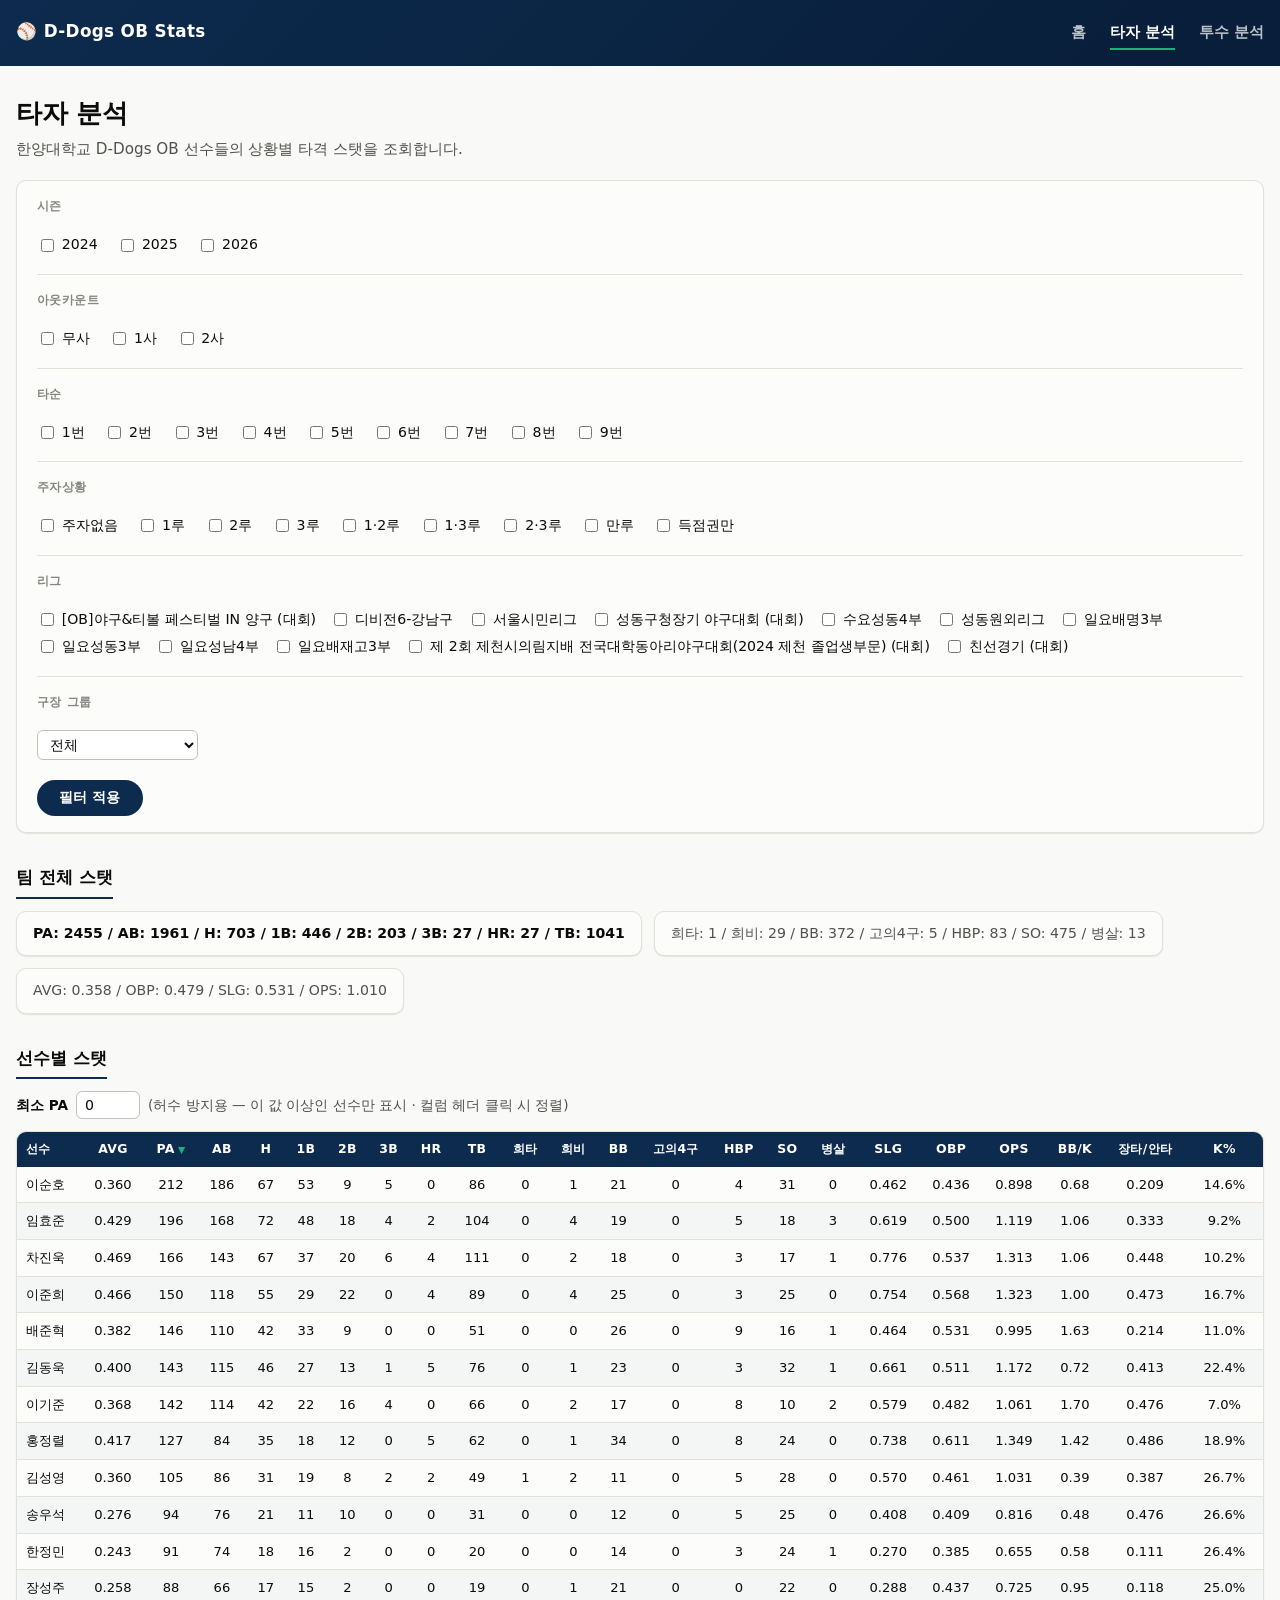
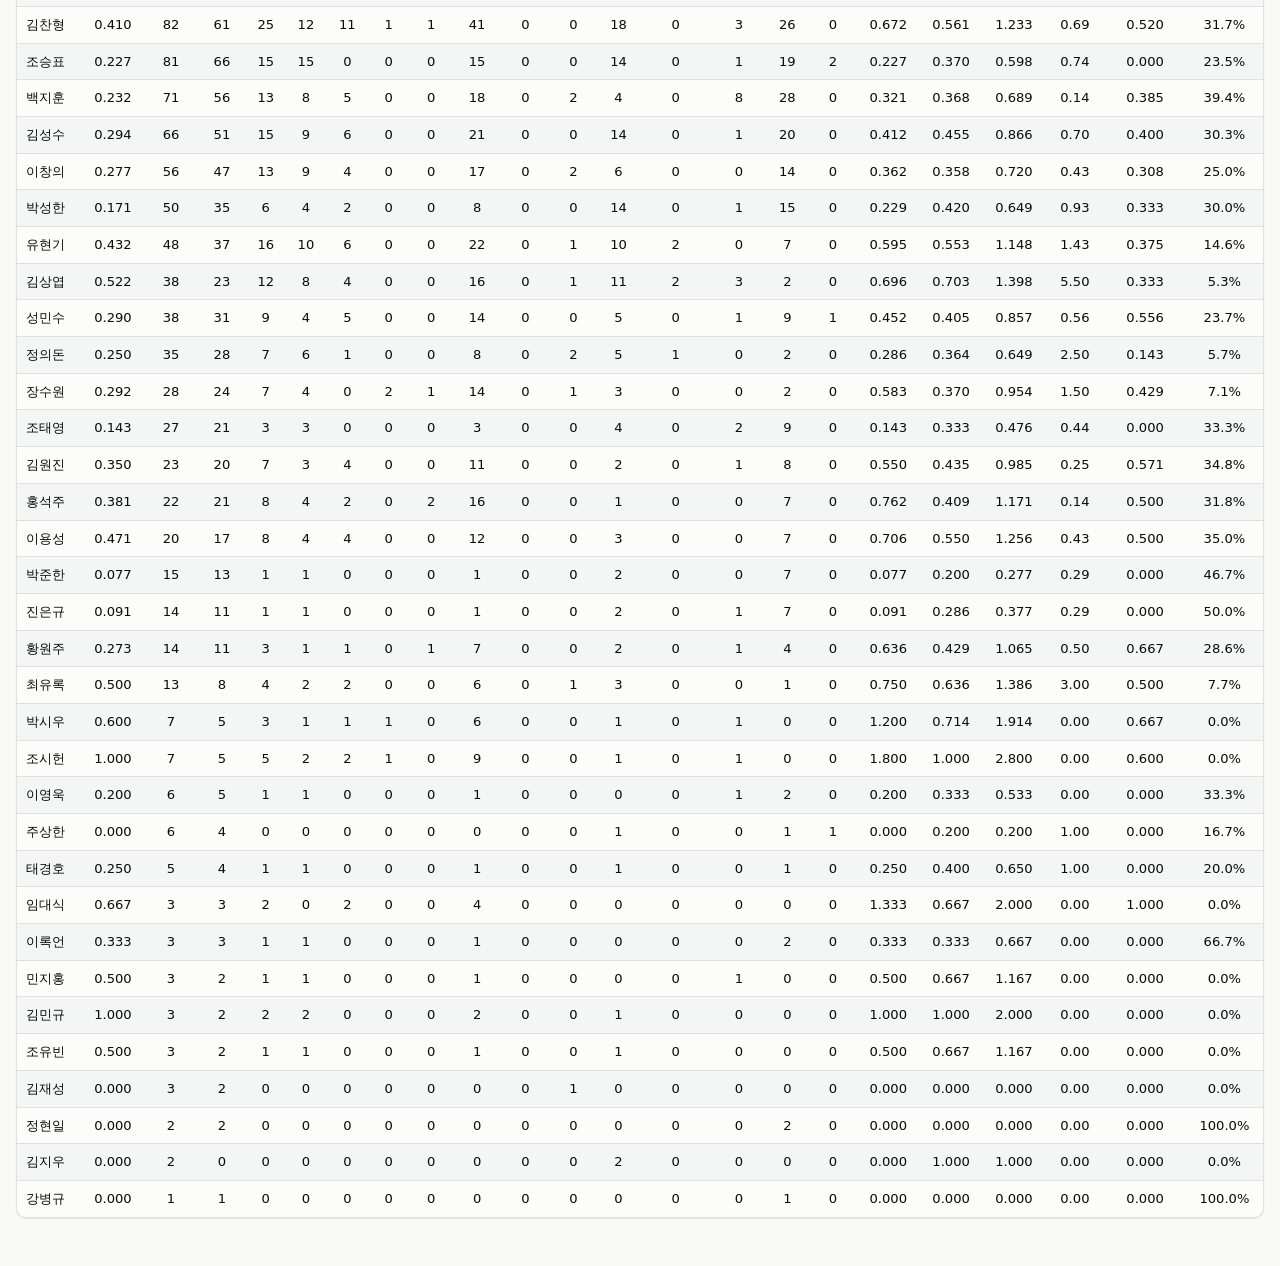
==== commit cb015ed3: "feat: add batting-order filter (1-9, multi-select) 이기준 팀채팅 요청: 1/2/3~9번 그룹핑 대신 개별 타순 체크박스로 여러 개 선택해 " ====
--- a/docs/batter.html
+++ b/docs/batter.html
@@ -34,6 +34,19 @@
       <label><input type="checkbox" name="outs" value="0" /> 무사</label>
       <label><input type="checkbox" name="outs" value="1" /> 1사</label>
       <label><input type="checkbox" name="outs" value="2" /> 2사</label>
+    </fieldset>
+
+    <fieldset>
+      <legend>타순</legend>
+      <label><input type="checkbox" name="battingOrder" value="1" /> 1번</label>
+      <label><input type="checkbox" name="battingOrder" value="2" /> 2번</label>
+      <label><input type="checkbox" name="battingOrder" value="3" /> 3번</label>
+      <label><input type="checkbox" name="battingOrder" value="4" /> 4번</label>
+      <label><input type="checkbox" name="battingOrder" value="5" /> 5번</label>
+      <label><input type="checkbox" name="battingOrder" value="6" /> 6번</label>
+      <label><input type="checkbox" name="battingOrder" value="7" /> 7번</label>
+      <label><input type="checkbox" name="battingOrder" value="8" /> 8번</label>
+      <label><input type="checkbox" name="battingOrder" value="9" /> 9번</label>
     </fieldset>
 
     <fieldset>
--- a/docs/css/style.css
+++ b/docs/css/style.css
@@ -21,7 +21,7 @@
 
 body {
   font-family: system-ui, -apple-system, "Segoe UI", "Malgun Gothic", sans-serif;
-  max-width: 1040px;
+  max-width: 1280px;
   margin: 0 auto;
   padding: 0 1rem 3rem;
   color: var(--text-primary);
@@ -39,7 +39,7 @@
 }
 
 .site-header nav {
-  max-width: 1040px;
+  max-width: 1280px;
   margin: 0 auto;
   display: flex;
   align-items: center;
@@ -244,9 +244,9 @@
 
 th,
 td {
-  padding: 0.5rem 0.7rem;
+  padding: 0.5rem 0.55rem;
   text-align: center;
-  font-size: 0.86rem;
+  font-size: 0.82rem;
   white-space: nowrap;
 }
 
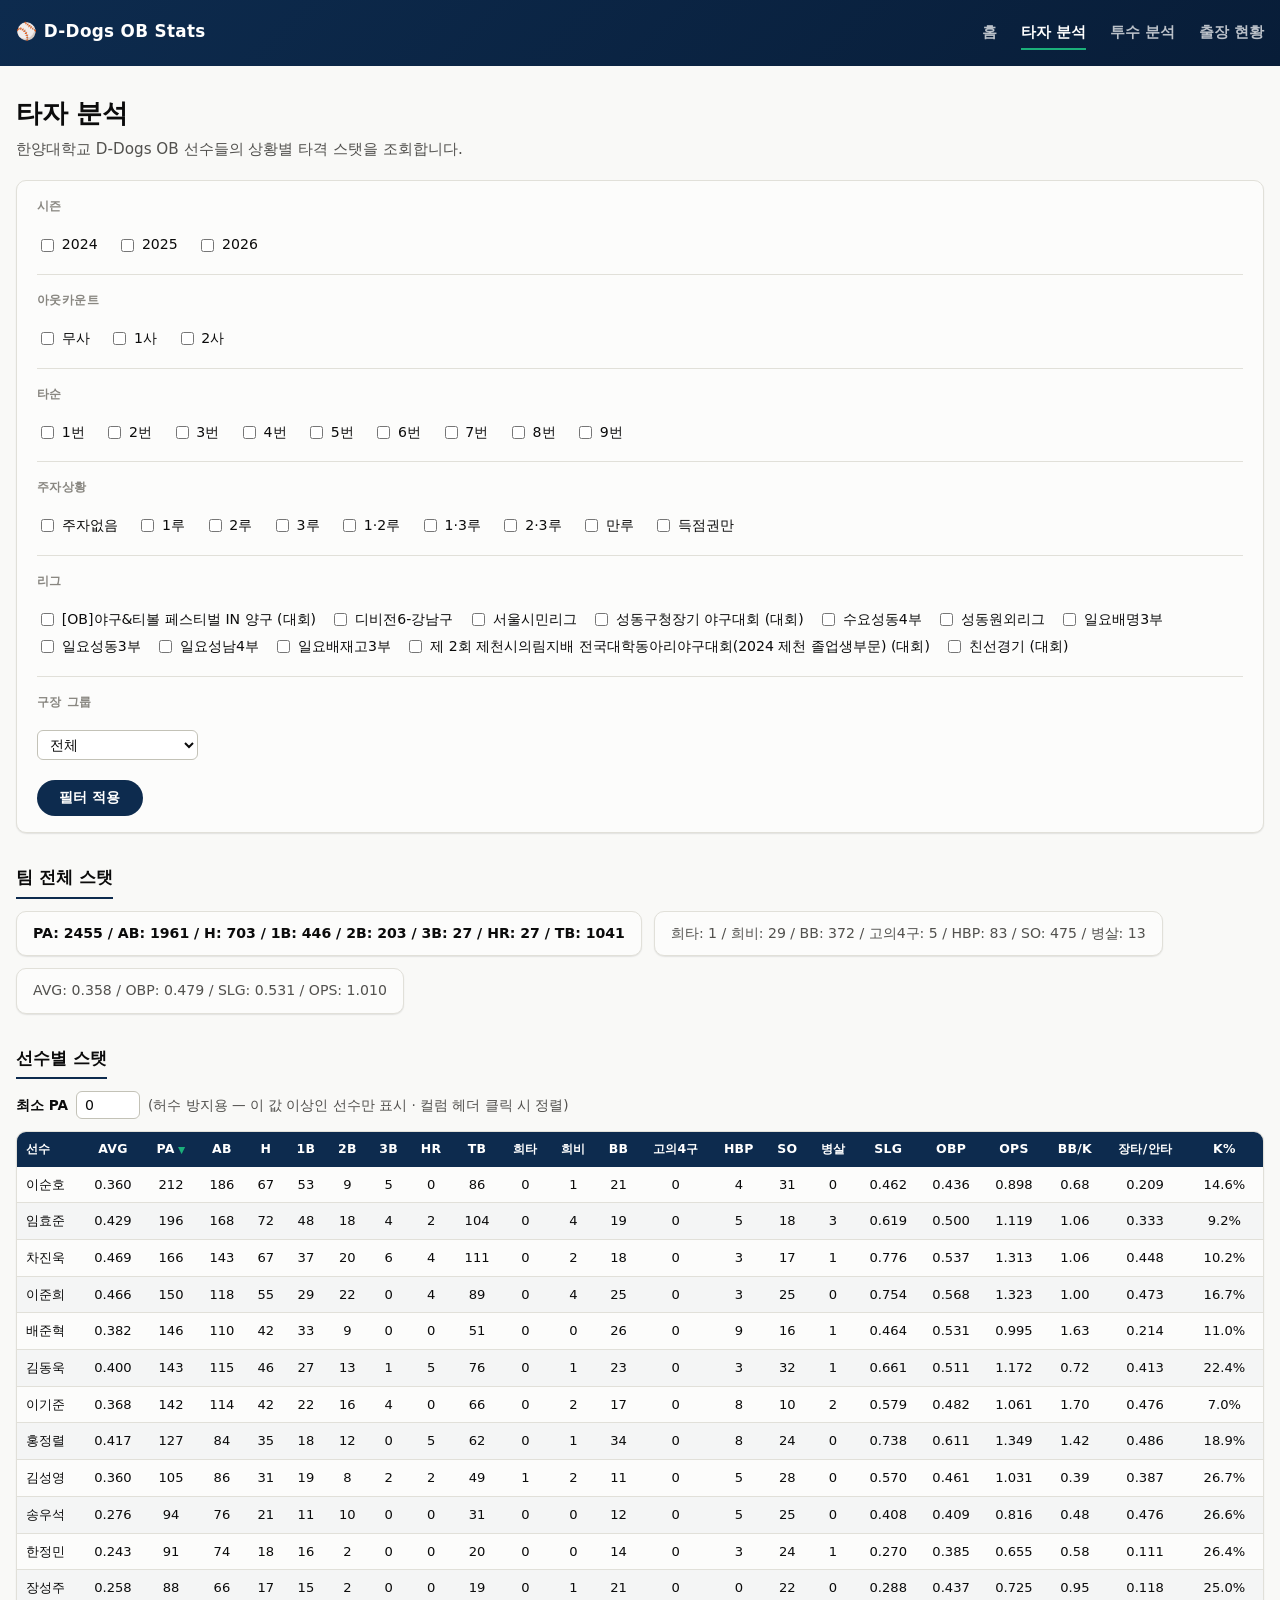
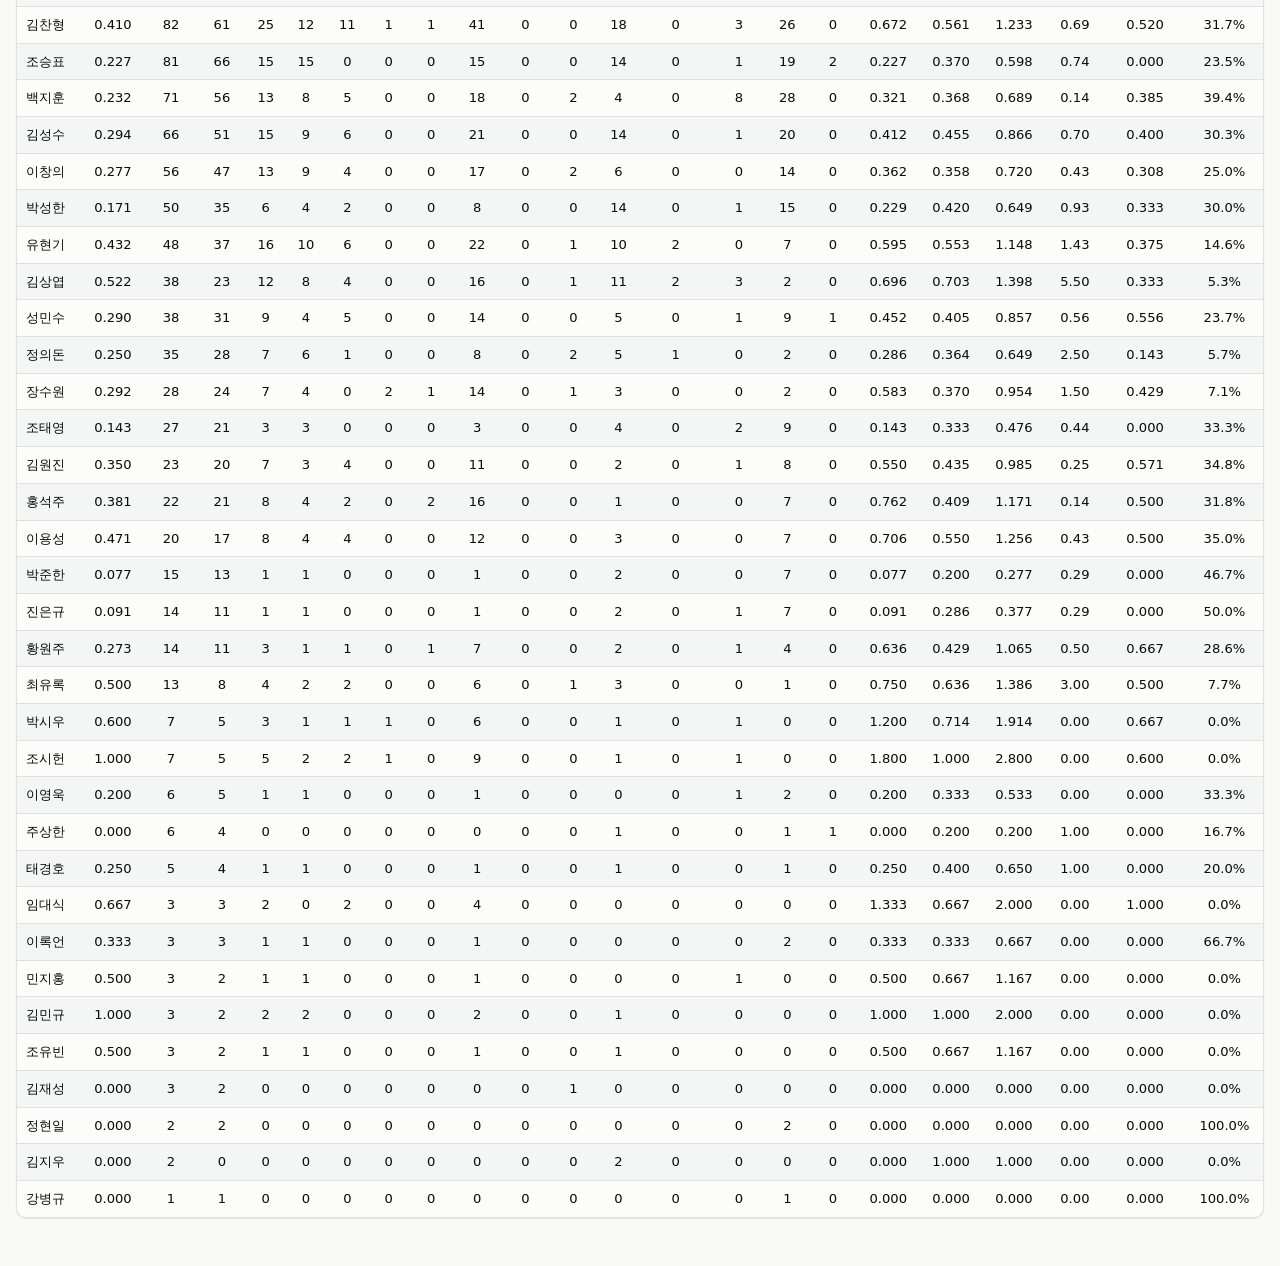
==== commit b8a3ea14: "feat: add roster page with games-played counts Adds a "출장 현황" tab showing per-player games played, s" ====
--- a/docs/batter.html
+++ b/docs/batter.html
@@ -13,6 +13,7 @@
       <a href="index.html">홈</a>
       <a href="batter.html" class="active">타자 분석</a>
       <a href="pitcher.html">투수 분석</a>
+      <a href="roster.html">출장 현황</a>
     </nav>
   </header>
 
